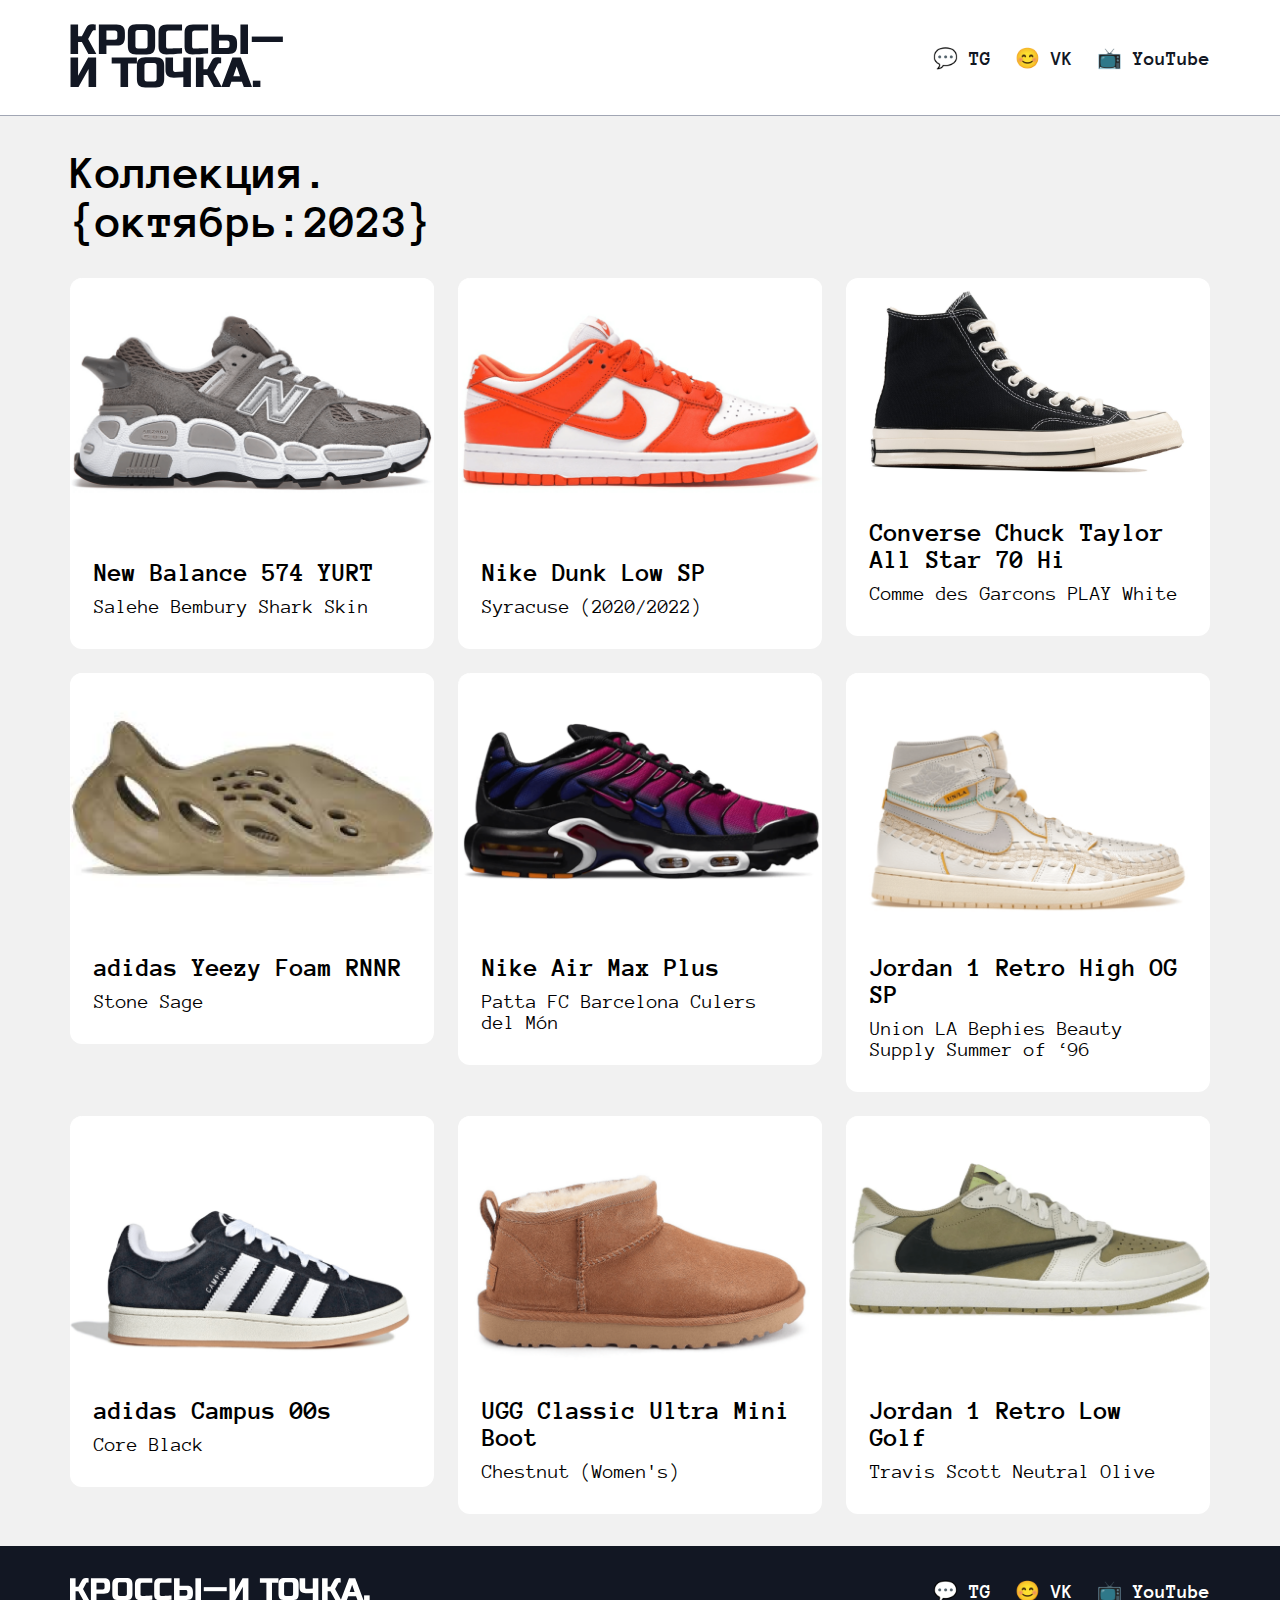
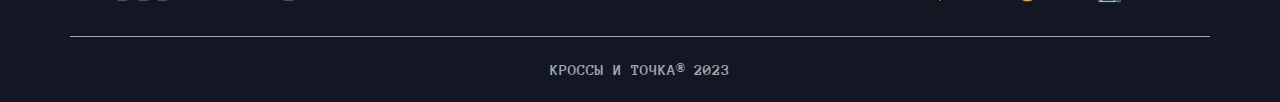
==== index.html @ 4ac918fb "first commit" ====
<!DOCTYPE html>
<html lang="en">
<head>
    <meta charset="UTF-8">
    <meta name="viewport" content="width=device-width, initial-scale=1.0">
    <title>Кроссы и точка</title>
    <link href="./style.css" rel="stylesheet" />
</head>
<body>
    <main>
        <header>
            <div class="header-container">
                <a href="/" class="logo-link">
                    <img alt="Кроссы и точка" src="./images/logo.svg" />
                </a>
                <nav>
                    <ul class="nav-list">
                        <li class="nav-item">
                            <a href="/" class="nav-link">💬 TG</a>
                        </li>
                        <li class="nav-item">
                            <a href="/" class="nav-link">😊 VK</a>
                        </li>
                        <li class="nav-item">
                            <a href="/" class="nav-link">📺 YouTube</a>
                        </li>
                    </ul>
                </nav>
            </div>
        </header>

        <div class="content">
            <h1>Коллекция. <br> {октябрь:2023}</h1>
            <div class="sneakers">
                <a href="pages/new_balance.html" class="sneaker">
                    <img alt="New Balance 574 YURT" src="./images/6.png" class="sneaker-image" />
                    <div class="sneaker-info">
                        <h3>New Balance 574 YURT</h3>
                        <p>Salehe Bembury Shark Skin</p>
                    </div>
                </a href>
                <a href="pages/nike_dunk.html" class="sneaker">
                    <img alt="Nike Dunk Low SP" src="./images/7.png" class="sneaker-image" />
                    <div class="sneaker-info">
                        <h3>Nike Dunk Low SP</h3>
                        <p>Syracuse (2020/2022)</p>
                    </div>
                </a href>
                <a href="pages/converse_chuck.html" class="sneaker">
                    <img alt="Converse Chuck Taylor All Star 70 Hi" src="./images/4.png" class="sneaker-image" />
                    <div class="sneaker-info">
                        <h3>Converse Chuck Taylor All Star 70 Hi</h3>
                        <p>Comme des Garcons PLAY White</p>
                    </div>
                </a href>
                <div class="sneaker">
                    <img alt="adidas Yeezy Foam RNNR" src="./images/9.png" class="sneaker-image" />
                    <div class="sneaker-info">
                        <h3>adidas Yeezy Foam RNNR</h3>
                        <p>Stone Sage</p>
                    </div>
                </div>
                <div class="sneaker">
                    <img alt="Nike Air Max Plus" src="./images/1.png" class="sneaker-image" />
                    <div class="sneaker-info">
                        <h3>Nike Air Max Plus</h3>
                        <p>Patta FC Barcelona Culers del Món</p>
                    </div>
                </div>
                <div class="sneaker">
                    <img alt="Jordan 1 Retro High OG SP" src="./images/2.png" class="sneaker-image" />
                    <div class="sneaker-info">
                        <h3>Jordan 1 Retro High OG SP</h3>
                        <p>Union LA Bephies Beauty Supply Summer of ‘96</p>
                    </div>
                </div>

                
                <div class="sneaker">
                    <img alt="adidas Campus 00s" src="./images/3.png" class="sneaker-image" />
                    <div class="sneaker-info">
                        <h3>adidas Campus 00s</h3>
                        <p>Core Black</p>
                    </div>
                </div>

                <div class="sneaker">
                    <img alt="UGG Classic Ultra Mini Boot" src="./images/5.png" class="sneaker-image" />
                    <div class="sneaker-info">
                        <h3>UGG Classic Ultra Mini Boot</h3>
                        <p>Chestnut (Women's)</p>
                    </div>
                </div>
                
                
                <div class="sneaker">
                    <img alt="Jordan 1 Retro Low Golf" src="./images/8.png" class="sneaker-image" />
                    <div class="sneaker-info">
                        <h3>Jordan 1 Retro Low Golf</h3>
                        <p>Travis Scott Neutral Olive</p>
                    </div>
                </div>
                
            </div>
        </div>

        <footer>
            <div class="footer-content">
                <a class="footer__logo-link" href="/">
                    <img alt="Кроссы и точка" src="./images/logo_footer.svg" class="footer__logo-image" />
                </a>
                <nav>
                    <ul class="nav-list">
                        <li class="nav-item">
                            <a href="/" class="nav-link">💬 TG</a>
                        </li>
                        <li class="nav-item">
                            <a href="/" class="nav-link">😊 VK</a>
                        </li>
                        <li class="nav-item">
                            <a href="/" class="nav-link">📺 YouTube</a>
                        </li>
                    </ul>
                </nav>
            </div>
            <div class="copyright">
                <p class="copyright-text">КРОССЫ И ТОЧКА® 2023</p>
            </div>
        </footer>
    </main> 
</body>
</html>
---- style.css ----
/* подключение локальный шрифтов на страницу */
@font-face {
    font-family: "Anonymous Pro";
    src: url(fonts/AnonymousPro-Regular.ttf);
    font-weight: 400;
    font-style: normal;
    display: swap;
}

@font-face {
    font-family: "Anonymous Pro";
    src: url(fonts/AnonymousPro-Bold.ttf);
    font-weight: 700;
    font-style: normal;
    display: swap;
}

* {
    box-sizing: border-box;
}

/* сброс стилей по умолчанию */
body,h1,h2,h3,p,ul,li {
    margin: 0;
}
ul {
    list-style: none;
    padding: 0;
}
a {
    text-decoration: none;
}

/* задание шрифта всей странице */
body {
    font-family: "Anonymous Pro", sans-serif;
}

/* стили для главного контейнера */
main {
    display: flex;
    flex-direction: column;
    align-items: center;
    background: #F1F1F1;
}

/* стили для хедера(шапки) сайта */
header {
    display: flex;
    flex-direction: row;
    align-items: center;
    justify-content: center;
    width: 100%;
    border-bottom: 1px solid #A1A6B4;
    background: white;
}

.header-container {
    display: flex;
    justify-content: space-between;
    width: 100%;
    max-width: 1140px;
    margin: 24px 0 24px;
}

.logo-link {
    max-width: 215px;
}

/* стили для ссылок в хедере и футере */
nav {
    display: flex;
}

.nav-list {
    display: flex;
    align-items: center;
    width: 100%;
    gap: 24px;
}

.nav-item {
    display: inline;
}

.nav-link {
    color: #121723;
    font-size: 20px;
    font-weight: 700;
}

/* стили для  */
.content {
    margin: 32px 0;
    max-width: 1140px;
}

h1 {
    font-size: 48px;
}

/* стили для контейнера кроссовок */
.sneakers {
    display: flex;
    flex-wrap: wrap;
    gap: 24px;
    margin: 32px 0 0;
}

/* стили для карточки кроссовок */
.sneaker {
    display: flex;
    flex-direction: column;
    align-items: center;
    max-width: 364px;
    height: 100%;
    border-radius: 12px;
    background: white;
    color: black
    
}



.sneaker:nth-child(-n+3):hover{
    
        transform: translateY(-15px)
    
}


.sneaker-image {
    width: 100%;
}

.sneaker-info {
    display: flex;
    flex-direction: column;
    align-items: flex-start;
    gap: 10px;
    width: 100%;
    padding: 32px 24px;
}

h3 {
    font-size: 26px;
}

p {
    font-size: 20px;
}

footer {
    width: 100%;
    display: flex;
    flex-direction: column;
    align-items: center;
    background: #121723;
}

/* стили для футера */
.footer-content {
    display: flex;
    justify-content: space-between;
    width: 100%;
    max-width: 1140px;
    margin: 32px 0;
}

.footer__logo-link {
    max-width: 300px;
    width: 100%;
}

footer .nav-link {
    color: white;
}

.copyright {
    display: flex;
    align-items: center;
    justify-content: center;
    width: 100%;
    max-width: 1140px;
    border-top: 1px solid #A1A6B4;
}

.copyright-text {
    color: #A1A6B4;
    font-size: 16px;
    font-weight: 700;
    margin: 24px 0;
}

/* Доп страницы */

.main_card{
    min-height: 1700px;
    max-width: 1140px;
    padding: 48px;
    display: flex;
    flex-direction: column;
    background-color: white;
    border-radius: 50px;
    margin: 32px 0;
    
}

.main_card .main_img img{
    display: block;
    width: 100%;

}

.main_card h2{
    color: var(--black, #121723);
    font-family: Anonymous Pro;
    font-size: 48px;
    font-style: normal;
    font-weight: 400;
    
}

.main_card h3{
    color: var(--black, #121723);
    font-family: Anonymous Pro;
    font-size: 36px;
    font-style: normal;
    font-weight: 400;
    margin-top: 24px;
}

.main_card .text{
    display: flex;
    align-items:start;
    justify-content: space-between;
    position: relative;
    
}

.main_card .text .text_description{
    color: var(--black, #121723);
    font-family: Anonymous Pro;
    font-size: 20px;
    font-style: normal;
    font-weight: 400;
    line-height: 28px; /* 140% */
    margin-top: 24px;
    width: 506px;
}

.main_card .text .text_info table{
    color: var(--black, #121723);
    font-family: Anonymous Pro;
    font-size: 20px;
    font-weight: 400;
    width: 506px;
    height: 258px;
}

.main_card .text .text_info table span{
    font-size: 30px;
}
.main_card .text .text_info table td.line::after{
    position: absolute;
    content: '';
    height: 1px;
    width: 506px;
    background-color:black;
    display: block;
    margin-top: 2%;

}

/* Медиа запросы */

@media (max-width: 575px){
    header{
        min-height: 156px;
    }

    .header-container{
        flex-direction: column;
        justify-content: center;
        align-items:center;
    }
    .header-container .nav-list{
        margin-top: 24px;
    }

    .sneakers{
        justify-content: center;
    }
    .sneaker{
        width: 343px;
    }
    
    .content h1{
        font-size: 32px;
        font-weight: 700;
        padding: 0 16px;
    }

    footer{
        min-height: 195px;
        
    }

    .footer-content{
        flex-direction: column;
        justify-content: center;
        align-items:center;
    }

    .footer-content .nav-list{
        margin-top: 32px;
    }

    .main_card{
        min-height: 1544px;
        max-width: 343px;
        border-radius: 12px;
        padding: 24px;
    }

    .main_card .main_img{
        width: 100%;
    }
    
    .main_card h2{
        font-size: 32px;
    }

    .main_card h3{
        font-size: 20px;
    }

    .main_card .text{
        flex-direction: column;

    }

    .main_card .text .text_description{
        width: 295px;
        font-size: 16px;
    }
    .main_card .text .text_info table{
        width: 295px;
        height: 240px;
        font-size: 16px;

    }
    .main_card .text .text_info table span{
        font-size: 24px;

    }
    .main_card .text .text_info table td.line::after{
        width: 295px;
    }
}
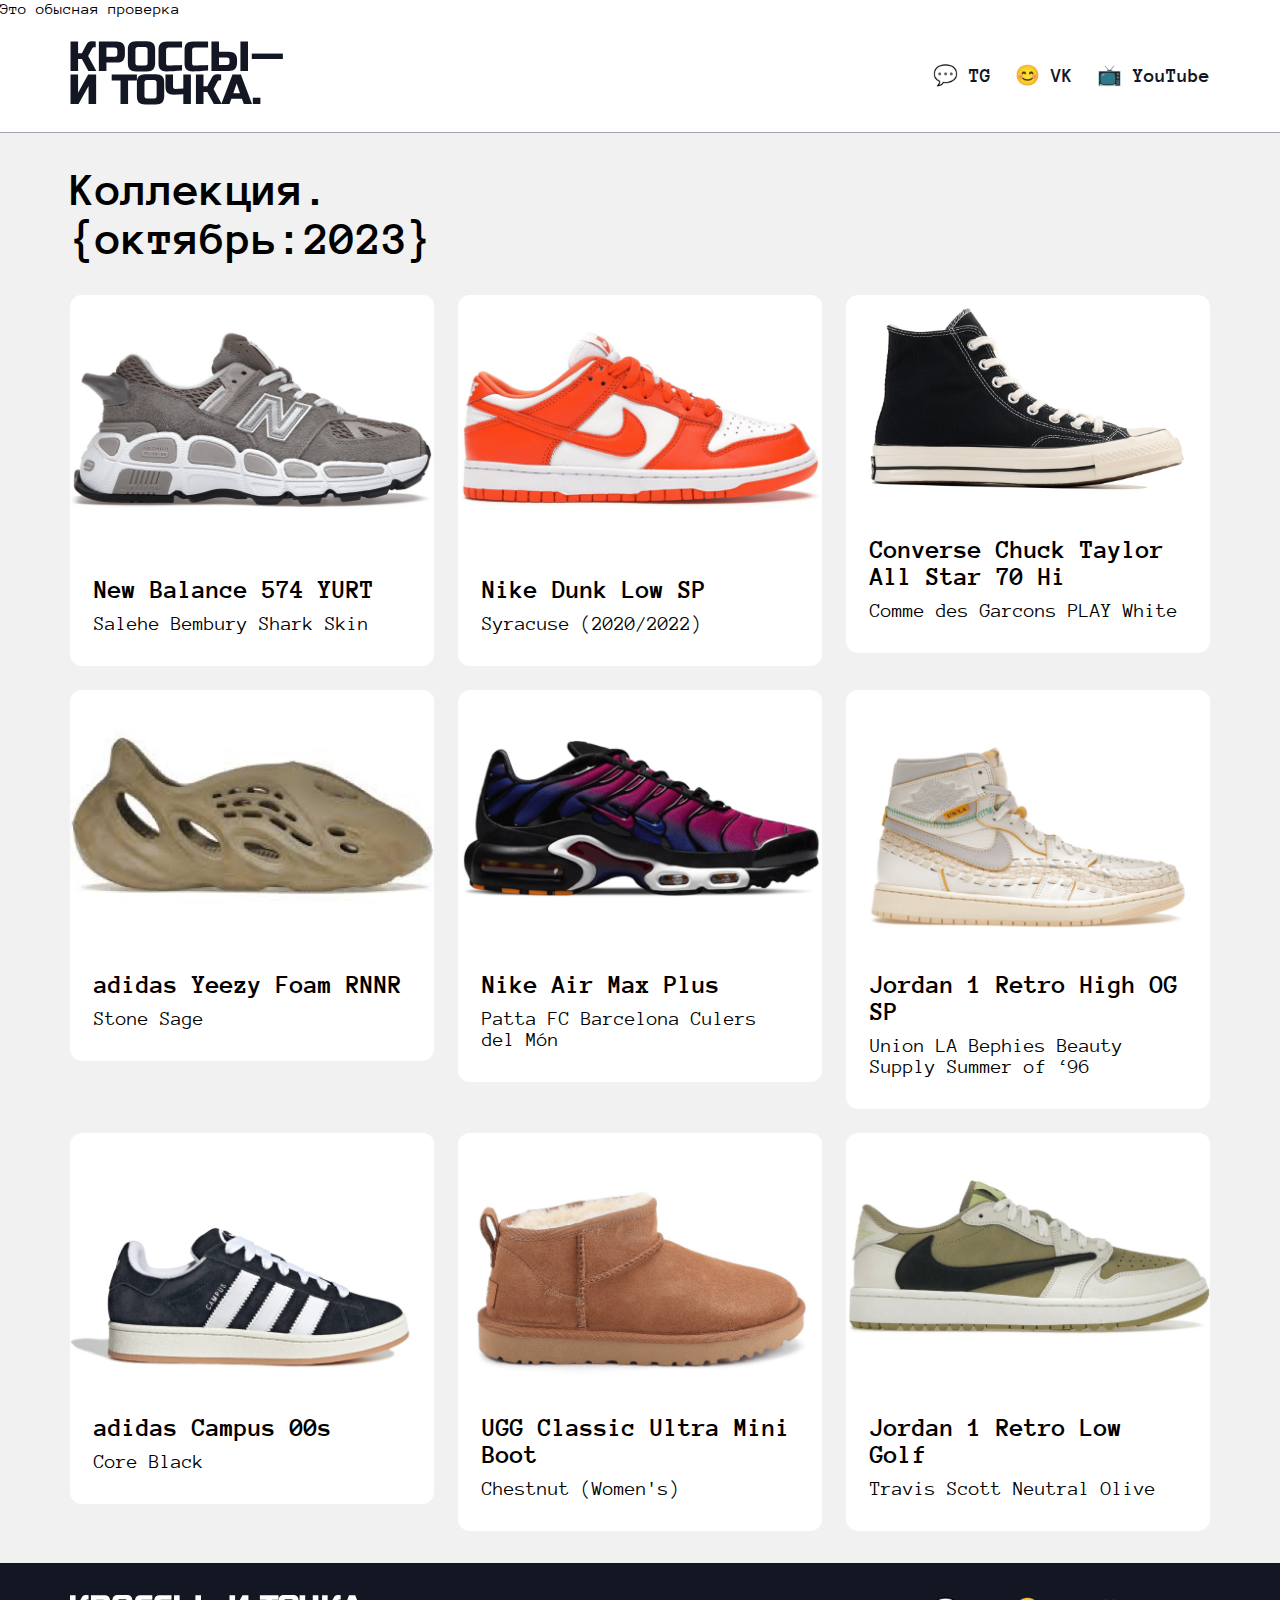
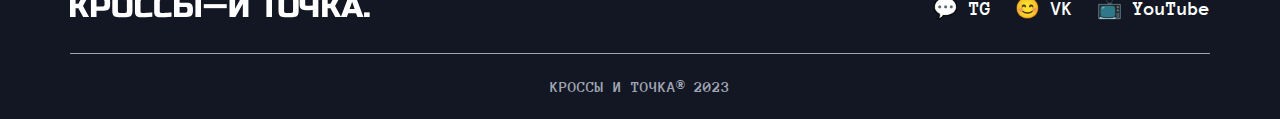
==== commit 3dc0dab1: "working" ====
--- a/index.html
+++ b/index.html
@@ -7,6 +7,10 @@
     <link href="./style.css" rel="stylesheet" />
 </head>
 <body>
+    <div class="text">
+        Это обысная проверка
+        
+    </div>
     <main>
         <header>
             <div class="header-container">
